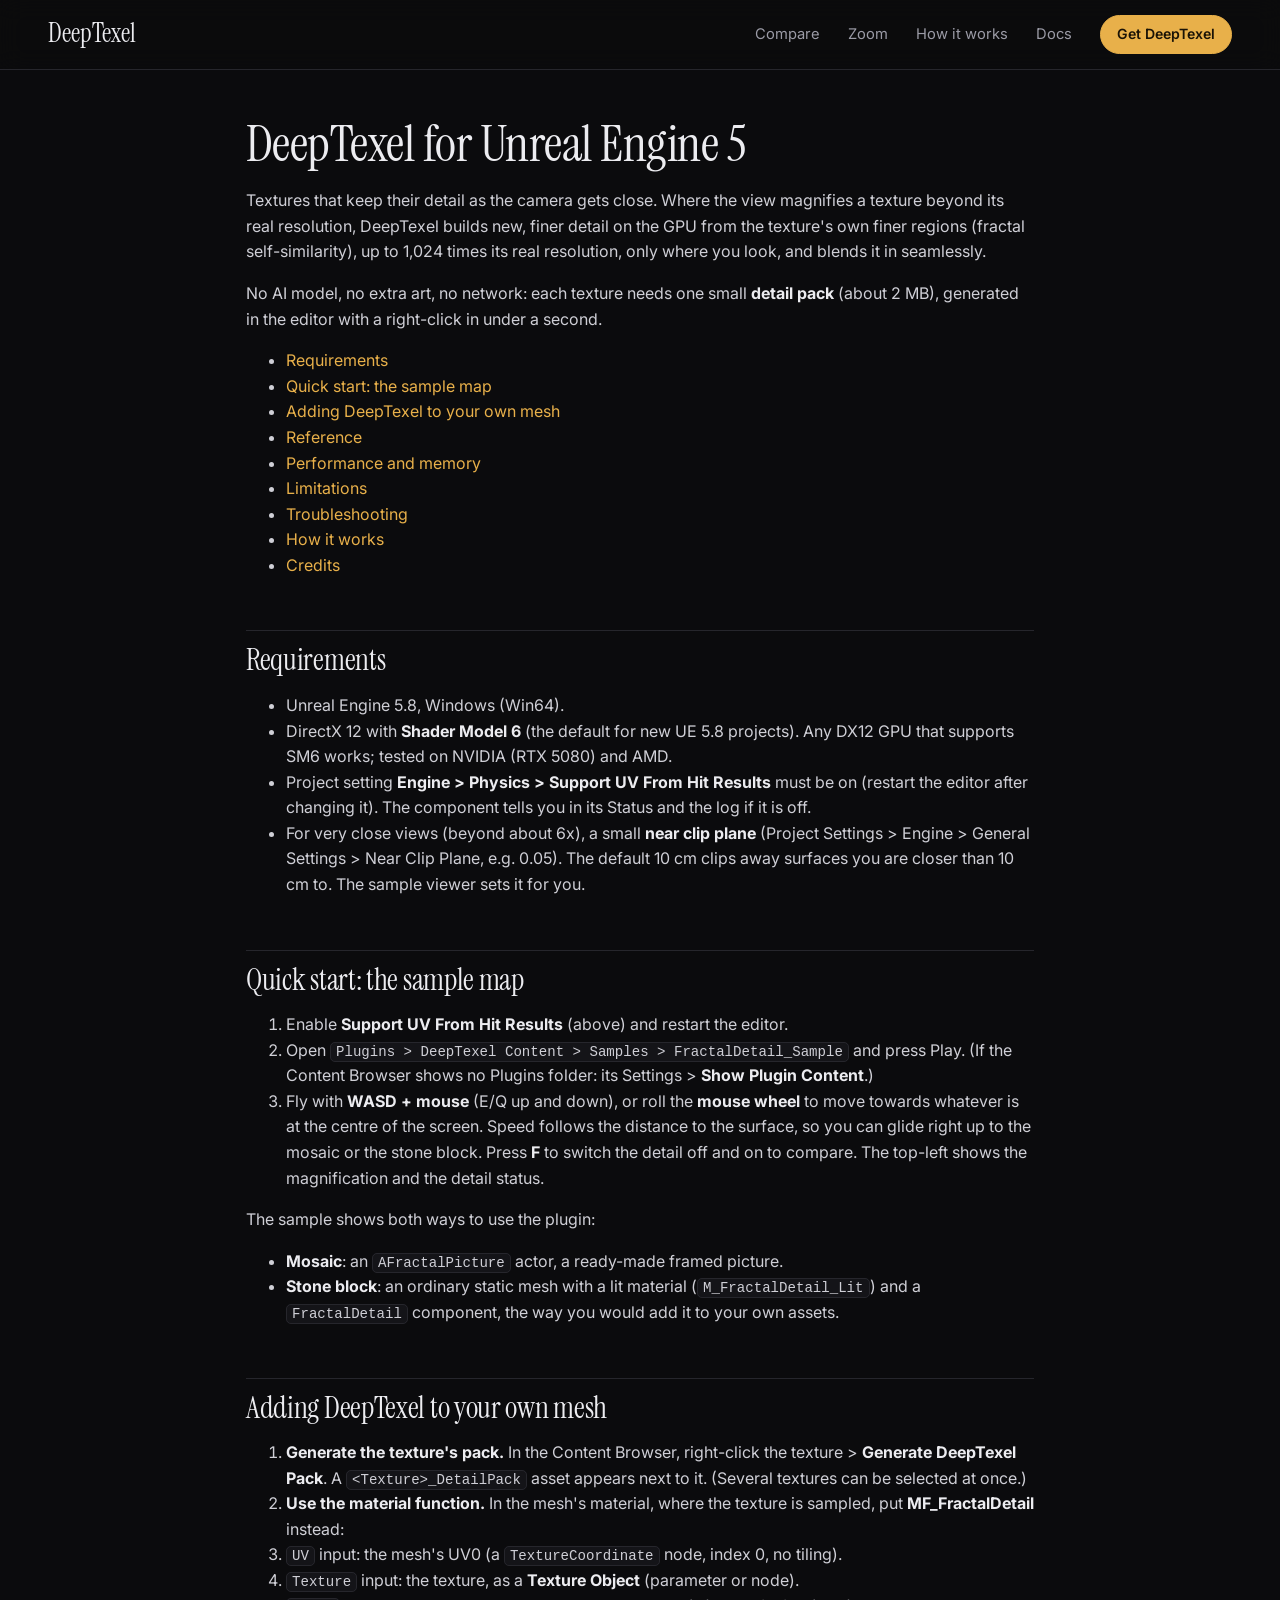
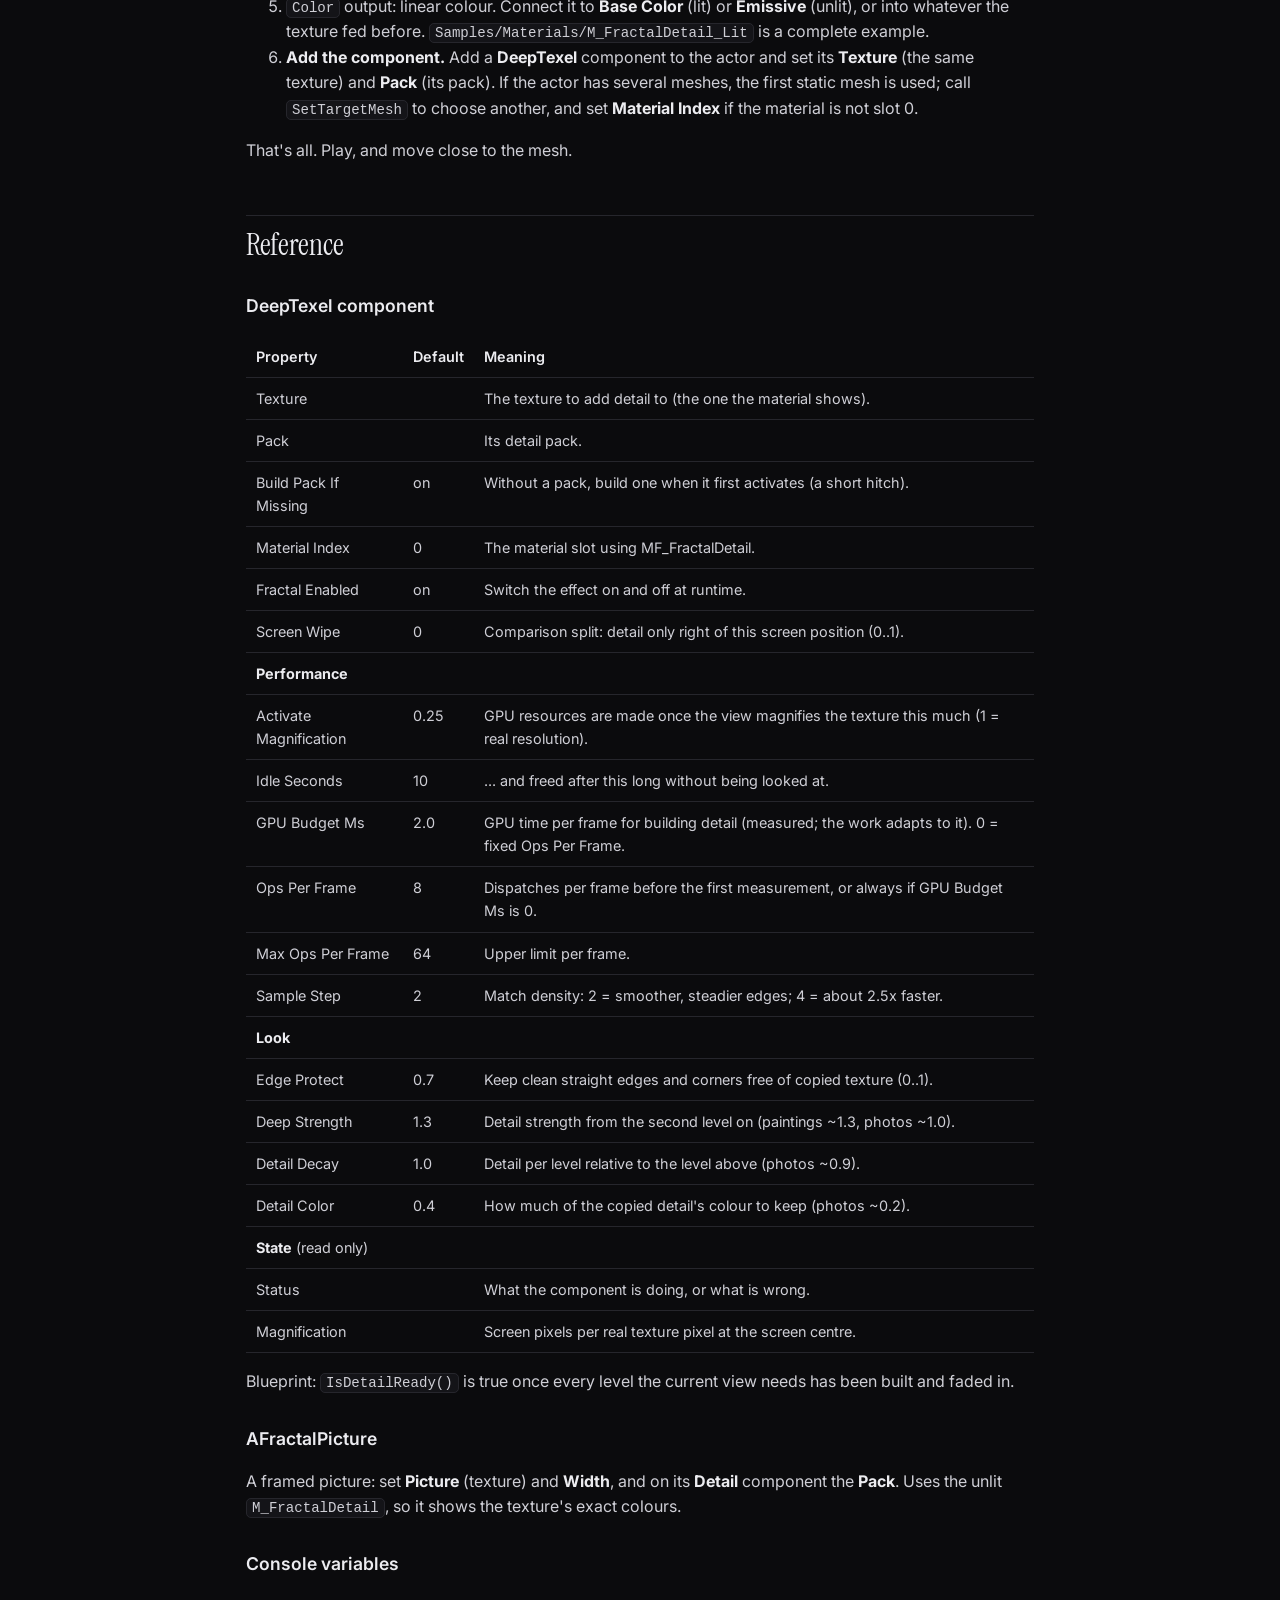
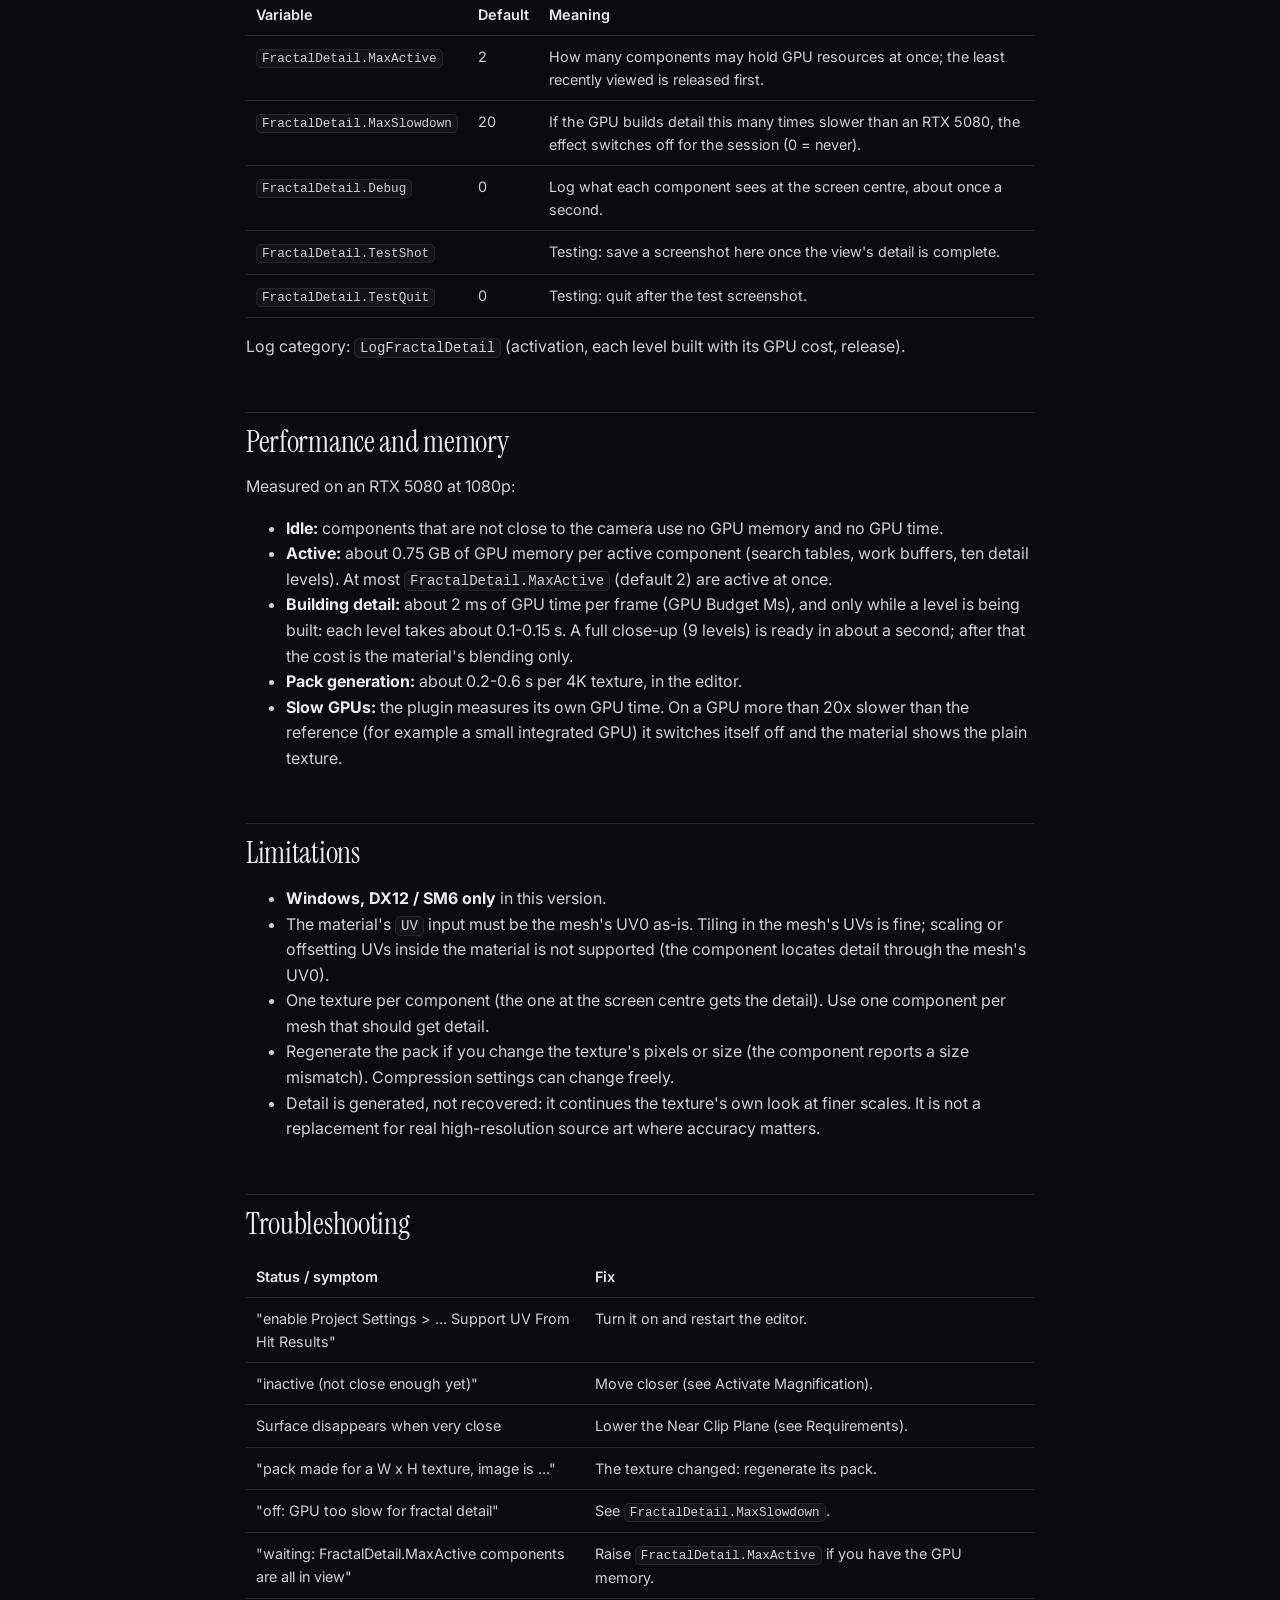
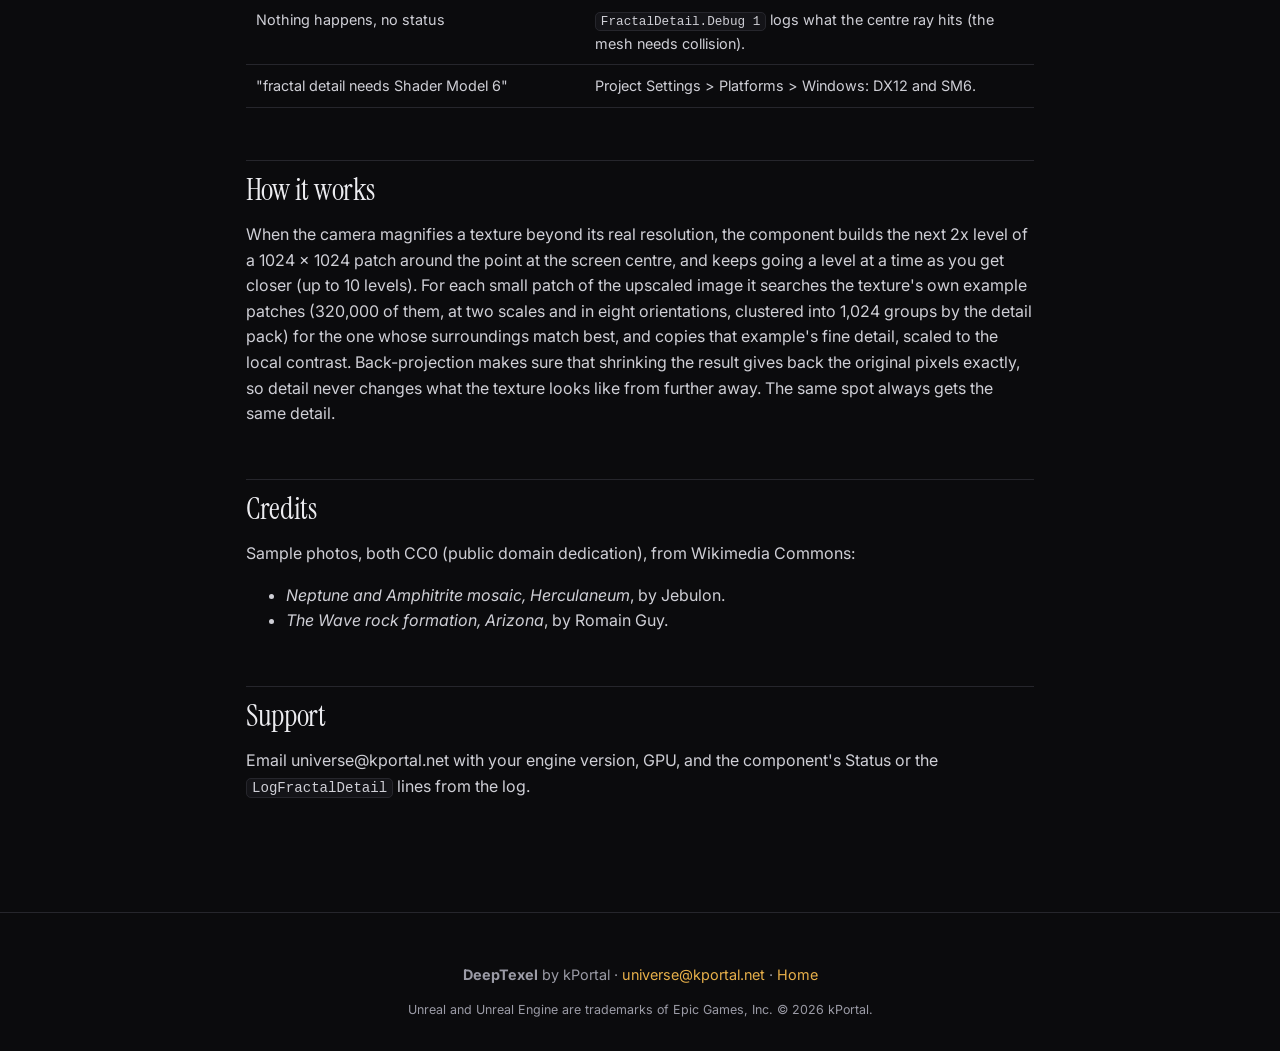
==== docs.html @ dec58cd6 "DeepTexel showcase site" ====
<!doctype html>
<html lang="en">
<head>
<meta charset="utf-8">
<meta name="viewport" content="width=device-width, initial-scale=1">
<title>DeepTexel documentation</title>
<meta name="description" content="How to install and use DeepTexel, close-up texture super-resolution for Unreal Engine 5.">
<meta name="theme-color" content="#0b0b0d">
<link rel="icon" href="/media/icon128.png">
<link rel="preconnect" href="https://fonts.googleapis.com">
<link rel="preconnect" href="https://fonts.gstatic.com" crossorigin>
<link href="https://fonts.googleapis.com/css2?family=Instrument+Serif:ital@0;1&family=Inter:wght@400;500;600&display=swap" rel="stylesheet">
<link rel="stylesheet" href="/style.css">
</head>
<body>
<header class="nav">
  <a class="brand" href="/">DeepTexel</a>
  <nav>
    <a href="/#compare">Compare</a>
    <a href="/#zoom">Zoom</a>
    <a href="/#how">How it works</a>
    <a href="/docs">Docs</a>
    <a class="btn btn-small" href="/#get">Get DeepTexel</a>
  </nav>
</header>
<main class="doc">
<h1 id="deeptexel-for-unreal-engine-5">DeepTexel for Unreal Engine 5</h1>
<p>Textures that keep their detail as the camera gets close. Where the view magnifies a
texture beyond its real resolution, DeepTexel builds new, finer detail on the GPU from
the texture's own finer regions (fractal self-similarity), up to 1,024 times its real
resolution, only where you look, and blends it in seamlessly.</p>
<p>No AI model, no extra art, no network: each texture needs one small <strong>detail pack</strong> (about
2 MB), generated in the editor with a right-click in under a second.</p>
<ul>
<li><a href="#requirements">Requirements</a></li>
<li><a href="#quick-start-the-sample-map">Quick start: the sample map</a></li>
<li><a href="#adding-deeptexel-to-your-own-mesh">Adding DeepTexel to your own mesh</a></li>
<li><a href="#reference">Reference</a></li>
<li><a href="#performance-and-memory">Performance and memory</a></li>
<li><a href="#limitations">Limitations</a></li>
<li><a href="#troubleshooting">Troubleshooting</a></li>
<li><a href="#how-it-works">How it works</a></li>
<li><a href="#credits">Credits</a></li>
</ul>
<h2 id="requirements">Requirements</h2>
<ul>
<li>Unreal Engine 5.8, Windows (Win64).</li>
<li>DirectX 12 with <strong>Shader Model 6</strong> (the default for new UE 5.8 projects). Any DX12 GPU
  that supports SM6 works; tested on NVIDIA (RTX 5080) and AMD.</li>
<li>Project setting <strong>Engine &gt; Physics &gt; Support UV From Hit Results</strong> must be on (restart the
  editor after changing it). The component tells you in its Status and the log if it is off.</li>
<li>For very close views (beyond about 6x), a small <strong>near clip plane</strong>
  (Project Settings &gt; Engine &gt; General Settings &gt; Near Clip Plane, e.g. 0.05). The default
  10 cm clips away surfaces you are closer than 10 cm to. The sample viewer sets it for you.</li>
</ul>
<h2 id="quick-start-the-sample-map">Quick start: the sample map</h2>
<ol>
<li>Enable <strong>Support UV From Hit Results</strong> (above) and restart the editor.</li>
<li>Open <code>Plugins &gt; DeepTexel Content &gt; Samples &gt; FractalDetail_Sample</code> and press Play.
   (If the Content Browser shows no Plugins folder: its Settings &gt; <strong>Show Plugin Content</strong>.)</li>
<li>Fly with <strong>WASD + mouse</strong> (E/Q up and down), or roll the <strong>mouse wheel</strong> to move towards
   whatever is at the centre of the screen. Speed follows the distance to the surface, so you
   can glide right up to the mosaic or the stone block. Press <strong>F</strong> to switch the detail off
   and on to compare. The top-left shows the magnification and the detail status.</li>
</ol>
<p>The sample shows both ways to use the plugin:</p>
<ul>
<li><strong>Mosaic</strong>: an <code>AFractalPicture</code> actor, a ready-made framed picture.</li>
<li><strong>Stone block</strong>: an ordinary static mesh with a lit material (<code>M_FractalDetail_Lit</code>)
  and a <code>FractalDetail</code> component, the way you would add it to your own assets.</li>
</ul>
<h2 id="adding-deeptexel-to-your-own-mesh">Adding DeepTexel to your own mesh</h2>
<ol>
<li><strong>Generate the texture's pack.</strong> In the Content Browser, right-click the texture &gt;
   <strong>Generate DeepTexel Pack</strong>. A <code>&lt;Texture&gt;_DetailPack</code> asset appears next to it.
   (Several textures can be selected at once.)</li>
<li><strong>Use the material function.</strong> In the mesh's material, where the texture is sampled, put
   <strong>MF_FractalDetail</strong> instead:</li>
<li><code>UV</code> input: the mesh's UV0 (a <code>TextureCoordinate</code> node, index 0, no tiling).</li>
<li><code>Texture</code> input: the texture, as a <strong>Texture Object</strong> (parameter or node).</li>
<li><code>Color</code> output: linear colour. Connect it to <strong>Base Color</strong> (lit) or <strong>Emissive</strong> (unlit),
     or into whatever the texture fed before.
   <code>Samples/Materials/M_FractalDetail_Lit</code> is a complete example.</li>
<li><strong>Add the component.</strong> Add a <strong>DeepTexel</strong> component to the actor and set its
   <strong>Texture</strong> (the same texture) and <strong>Pack</strong> (its pack). If the actor has several meshes,
   the first static mesh is used; call <code>SetTargetMesh</code> to choose another, and set
   <strong>Material Index</strong> if the material is not slot 0.</li>
</ol>
<p>That's all. Play, and move close to the mesh.</p>
<h2 id="reference">Reference</h2>
<h3 id="deeptexel-component">DeepTexel component</h3>
<div class="table"><table>
<thead>
<tr>
<th>Property</th>
<th>Default</th>
<th>Meaning</th>
</tr>
</thead>
<tbody>
<tr>
<td>Texture</td>
<td></td>
<td>The texture to add detail to (the one the material shows).</td>
</tr>
<tr>
<td>Pack</td>
<td></td>
<td>Its detail pack.</td>
</tr>
<tr>
<td>Build Pack If Missing</td>
<td>on</td>
<td>Without a pack, build one when it first activates (a short hitch).</td>
</tr>
<tr>
<td>Material Index</td>
<td>0</td>
<td>The material slot using MF_FractalDetail.</td>
</tr>
<tr>
<td>Fractal Enabled</td>
<td>on</td>
<td>Switch the effect on and off at runtime.</td>
</tr>
<tr>
<td>Screen Wipe</td>
<td>0</td>
<td>Comparison split: detail only right of this screen position (0..1).</td>
</tr>
<tr>
<td><strong>Performance</strong></td>
<td></td>
<td></td>
</tr>
<tr>
<td>Activate Magnification</td>
<td>0.25</td>
<td>GPU resources are made once the view magnifies the texture this much (1 = real resolution).</td>
</tr>
<tr>
<td>Idle Seconds</td>
<td>10</td>
<td>... and freed after this long without being looked at.</td>
</tr>
<tr>
<td>GPU Budget Ms</td>
<td>2.0</td>
<td>GPU time per frame for building detail (measured; the work adapts to it). 0 = fixed Ops Per Frame.</td>
</tr>
<tr>
<td>Ops Per Frame</td>
<td>8</td>
<td>Dispatches per frame before the first measurement, or always if GPU Budget Ms is 0.</td>
</tr>
<tr>
<td>Max Ops Per Frame</td>
<td>64</td>
<td>Upper limit per frame.</td>
</tr>
<tr>
<td>Sample Step</td>
<td>2</td>
<td>Match density: 2 = smoother, steadier edges; 4 = about 2.5x faster.</td>
</tr>
<tr>
<td><strong>Look</strong></td>
<td></td>
<td></td>
</tr>
<tr>
<td>Edge Protect</td>
<td>0.7</td>
<td>Keep clean straight edges and corners free of copied texture (0..1).</td>
</tr>
<tr>
<td>Deep Strength</td>
<td>1.3</td>
<td>Detail strength from the second level on (paintings ~1.3, photos ~1.0).</td>
</tr>
<tr>
<td>Detail Decay</td>
<td>1.0</td>
<td>Detail per level relative to the level above (photos ~0.9).</td>
</tr>
<tr>
<td>Detail Color</td>
<td>0.4</td>
<td>How much of the copied detail's colour to keep (photos ~0.2).</td>
</tr>
<tr>
<td><strong>State</strong> (read only)</td>
<td></td>
<td></td>
</tr>
<tr>
<td>Status</td>
<td></td>
<td>What the component is doing, or what is wrong.</td>
</tr>
<tr>
<td>Magnification</td>
<td></td>
<td>Screen pixels per real texture pixel at the screen centre.</td>
</tr>
</tbody>
</table></div>
<p>Blueprint: <code>IsDetailReady()</code> is true once every level the current view needs has been built
and faded in.</p>
<h3 id="afractalpicture">AFractalPicture</h3>
<p>A framed picture: set <strong>Picture</strong> (texture) and <strong>Width</strong>, and on its <strong>Detail</strong> component the
<strong>Pack</strong>. Uses the unlit <code>M_FractalDetail</code>, so it shows the texture's exact colours.</p>
<h3 id="console-variables">Console variables</h3>
<div class="table"><table>
<thead>
<tr>
<th>Variable</th>
<th>Default</th>
<th>Meaning</th>
</tr>
</thead>
<tbody>
<tr>
<td><code>FractalDetail.MaxActive</code></td>
<td>2</td>
<td>How many components may hold GPU resources at once; the least recently viewed is released first.</td>
</tr>
<tr>
<td><code>FractalDetail.MaxSlowdown</code></td>
<td>20</td>
<td>If the GPU builds detail this many times slower than an RTX 5080, the effect switches off for the session (0 = never).</td>
</tr>
<tr>
<td><code>FractalDetail.Debug</code></td>
<td>0</td>
<td>Log what each component sees at the screen centre, about once a second.</td>
</tr>
<tr>
<td><code>FractalDetail.TestShot</code></td>
<td></td>
<td>Testing: save a screenshot here once the view's detail is complete.</td>
</tr>
<tr>
<td><code>FractalDetail.TestQuit</code></td>
<td>0</td>
<td>Testing: quit after the test screenshot.</td>
</tr>
</tbody>
</table></div>
<p>Log category: <code>LogFractalDetail</code> (activation, each level built with its GPU cost, release).</p>
<h2 id="performance-and-memory">Performance and memory</h2>
<p>Measured on an RTX 5080 at 1080p:</p>
<ul>
<li><strong>Idle:</strong> components that are not close to the camera use no GPU memory and no GPU time.</li>
<li><strong>Active:</strong> about 0.75 GB of GPU memory per active component (search tables, work buffers,
  ten detail levels). At most <code>FractalDetail.MaxActive</code> (default 2) are active at once.</li>
<li><strong>Building detail:</strong> about 2 ms of GPU time per frame (GPU Budget Ms), and only while a
  level is being built: each level takes about 0.1-0.15 s. A full close-up (9 levels) is ready
  in about a second; after that the cost is the material's blending only.</li>
<li><strong>Pack generation:</strong> about 0.2-0.6 s per 4K texture, in the editor.</li>
<li><strong>Slow GPUs:</strong> the plugin measures its own GPU time. On a GPU more than 20x slower than the
  reference (for example a small integrated GPU) it switches itself off and the material shows
  the plain texture.</li>
</ul>
<h2 id="limitations">Limitations</h2>
<ul>
<li><strong>Windows, DX12 / SM6 only</strong> in this version.</li>
<li>The material's <code>UV</code> input must be the mesh's UV0 as-is. Tiling in the mesh's UVs is fine;
  scaling or offsetting UVs inside the material is not supported (the component locates detail
  through the mesh's UV0).</li>
<li>One texture per component (the one at the screen centre gets the detail). Use one component
  per mesh that should get detail.</li>
<li>Regenerate the pack if you change the texture's pixels or size (the component reports a size
  mismatch). Compression settings can change freely.</li>
<li>Detail is generated, not recovered: it continues the texture's own look at finer scales. It
  is not a replacement for real high-resolution source art where accuracy matters.</li>
</ul>
<h2 id="troubleshooting">Troubleshooting</h2>
<div class="table"><table>
<thead>
<tr>
<th>Status / symptom</th>
<th>Fix</th>
</tr>
</thead>
<tbody>
<tr>
<td>"enable Project Settings &gt; ... Support UV From Hit Results"</td>
<td>Turn it on and restart the editor.</td>
</tr>
<tr>
<td>"inactive (not close enough yet)"</td>
<td>Move closer (see Activate Magnification).</td>
</tr>
<tr>
<td>Surface disappears when very close</td>
<td>Lower the Near Clip Plane (see Requirements).</td>
</tr>
<tr>
<td>"pack made for a W x H texture, image is ..."</td>
<td>The texture changed: regenerate its pack.</td>
</tr>
<tr>
<td>"off: GPU too slow for fractal detail"</td>
<td>See <code>FractalDetail.MaxSlowdown</code>.</td>
</tr>
<tr>
<td>"waiting: FractalDetail.MaxActive components are all in view"</td>
<td>Raise <code>FractalDetail.MaxActive</code> if you have the GPU memory.</td>
</tr>
<tr>
<td>Nothing happens, no status</td>
<td><code>FractalDetail.Debug 1</code> logs what the centre ray hits (the mesh needs collision).</td>
</tr>
<tr>
<td>"fractal detail needs Shader Model 6"</td>
<td>Project Settings &gt; Platforms &gt; Windows: DX12 and SM6.</td>
</tr>
</tbody>
</table></div>
<h2 id="how-it-works">How it works</h2>
<p>When the camera magnifies a texture beyond its real resolution, the component builds the
next 2x level of a 1024 x 1024 patch around the point at the screen centre, and keeps going a
level at a time as you get closer (up to 10 levels). For each small patch of the upscaled
image it searches the texture's own example patches (320,000 of them, at two scales and in
eight orientations, clustered into 1,024 groups by the detail pack) for the one whose
surroundings match best, and copies that example's fine detail, scaled to the local
contrast. Back-projection makes sure that shrinking the result gives back the original
pixels exactly, so detail never changes what the texture looks like from further away. The
same spot always gets the same detail.</p>
<h2 id="credits">Credits</h2>
<p>Sample photos, both CC0 (public domain dedication), from Wikimedia Commons:</p>
<ul>
<li><em>Neptune and Amphitrite mosaic, Herculaneum</em>, by Jebulon.</li>
<li><em>The Wave rock formation, Arizona</em>, by Romain Guy.</li>
</ul>
<h2 id="support">Support</h2>
<p>Email universe@kportal.net with your engine version, GPU, and the component's Status or the
<code>LogFractalDetail</code> lines from the log.</p>
</main>
<footer>
  <p><strong>DeepTexel</strong> by kPortal &middot; <a href="mailto:universe@kportal.net">universe@kportal.net</a> &middot; <a href="/">Home</a></p>
  <p class="fine">Unreal and Unreal Engine are trademarks of Epic Games, Inc. &copy; 2026 kPortal.</p>
</footer>
</body>
</html>
---- style.css ----
:root {
  --bg: #0b0b0d;
  --surface: #141418;
  --line: #26262c;
  --text: #ececf0;
  --muted: #9b9ba6;
  --accent: #e8b04a;
  --accent-ink: #1a1306;
  --radius: 14px;
  --serif: "Instrument Serif", Georgia, serif;
  --sans: Inter, system-ui, -apple-system, "Segoe UI", sans-serif;
  color-scheme: dark;
}
* { box-sizing: border-box; }
html { scroll-behavior: smooth; }
body { margin: 0; background: var(--bg); color: var(--text); font: 16px/1.6 var(--sans); -webkit-font-smoothing: antialiased; }
img, video { display: block; max-width: 100%; height: auto; }
a { color: var(--accent); text-decoration: none; }
a:hover { text-decoration: underline; }
h1, h2 { font-family: var(--serif); font-weight: 400; letter-spacing: -0.01em; margin: 0; }
h1 { font-size: clamp(2.6rem, 6vw, 4.6rem); line-height: 1.02; }
h1 em { color: var(--accent); }
h2 { font-size: clamp(2rem, 4.2vw, 3.1rem); line-height: 1.1; }
h3 { font-size: 1.05rem; font-weight: 600; margin: 0 0 6px; }
.eyebrow { text-transform: uppercase; letter-spacing: 0.14em; font-size: 0.75rem; font-weight: 600; color: var(--accent); margin: 0 0 14px; }

/* Nav */
.nav { position: sticky; top: 0; z-index: 10; display: flex; align-items: center; justify-content: space-between; gap: 16px;
  padding: 14px clamp(16px, 4vw, 48px); background: rgba(11, 11, 13, 0.82); backdrop-filter: blur(12px); border-bottom: 1px solid var(--line); }
.brand { font-family: var(--serif); font-size: 1.6rem; color: var(--text); }
.brand:hover { text-decoration: none; }
.nav nav { display: flex; align-items: center; gap: clamp(12px, 2.4vw, 28px); font-size: 0.92rem; }
.nav nav a:not(.btn) { color: var(--muted); }
.nav nav a:not(.btn):hover { color: var(--text); text-decoration: none; }

/* Buttons */
.btn { display: inline-block; padding: 12px 22px; border-radius: 999px; background: var(--accent); color: var(--accent-ink); font-weight: 600; border: 1px solid var(--accent); }
.btn:hover { text-decoration: none; filter: brightness(1.08); }
.btn-ghost { background: transparent; color: var(--text); border-color: var(--line); }
.btn-ghost:hover { border-color: var(--muted); }
.btn-small { padding: 7px 16px; font-size: 0.88rem; }
.cta { display: flex; flex-wrap: wrap; gap: 12px; margin-top: 28px; }

/* Layout */
main > section { padding: clamp(56px, 9vw, 110px) clamp(16px, 4vw, 48px); max-width: 1280px; margin: 0 auto; }
.band { border-top: 1px solid var(--line); }
.section-head { max-width: 720px; margin-bottom: 36px; }
.section-head p:not(.eyebrow) { color: var(--muted); margin: 14px 0 0; }

/* Hero */
.hero { display: grid; grid-template-columns: minmax(0, 5fr) minmax(0, 7fr); gap: clamp(28px, 4vw, 56px); align-items: center; }
.lede { color: var(--muted); font-size: 1.12rem; max-width: 34em; margin: 22px 0 0; }
.lede strong { color: var(--text); }
.hero-video { margin: 0; }
.hero-video video { width: 100%; aspect-ratio: 16 / 9; object-fit: cover; border-radius: var(--radius); border: 1px solid var(--line); background: #000; }
figcaption, .credit { color: var(--muted); font-size: 0.82rem; margin-top: 10px; }

/* Compare */
.tabs { display: flex; flex-wrap: wrap; gap: 8px; margin-bottom: 16px; }
.tabs button { font: inherit; font-size: 0.9rem; color: var(--muted); background: var(--surface); border: 1px solid var(--line); border-radius: 999px; padding: 8px 16px; cursor: pointer; }
.tabs button[aria-selected="true"] { color: var(--accent-ink); background: var(--accent); border-color: var(--accent); }
.compare { position: relative; aspect-ratio: 16 / 9; border-radius: var(--radius); overflow: hidden; border: 1px solid var(--line); background: #000;
  user-select: none; touch-action: pan-y; cursor: ew-resize; }
.compare img { position: absolute; inset: 0; width: 100%; height: 100%; object-fit: cover; pointer-events: none; }
.cmp-off { clip-path: inset(0 calc(100% - var(--pos)) 0 0); }
.handle { position: absolute; top: 0; bottom: 0; left: var(--pos); width: 44px; margin-left: -22px; display: grid; place-items: center; outline: none; }
.handle::before { content: ""; position: absolute; top: 0; bottom: 0; left: 50%; width: 2px; margin-left: -1px; background: #fff; box-shadow: 0 0 8px rgba(0, 0, 0, 0.5); }
.handle span { position: relative; width: 40px; height: 40px; border-radius: 50%; background: #fff; box-shadow: 0 2px 10px rgba(0, 0, 0, 0.45); }
.handle span::before, .handle span::after { content: ""; position: absolute; top: 50%; border: 6px solid transparent; margin-top: -6px; }
.handle span::before { left: 7px; border-right-color: #222; }
.handle span::after { right: 7px; border-left-color: #222; }
.handle:focus-visible span { outline: 3px solid var(--accent); outline-offset: 2px; }
.tag { position: absolute; top: 14px; padding: 4px 10px; border-radius: 6px; background: rgba(0, 0, 0, 0.55); font-size: 0.78rem; font-weight: 600; letter-spacing: 0.06em; text-transform: uppercase; }
.tag-left { left: 14px; }
.tag-right { right: 14px; color: var(--accent); }
.mag { position: absolute; right: 14px; bottom: 14px; padding: 6px 12px; border-radius: 8px; background: rgba(0, 0, 0, 0.55); font-size: 0.82rem; color: #ddd; }
.mag b { color: var(--accent); font-size: 1.25rem; font-weight: 600; margin-right: 4px; }

/* Ladder */
.ladder { list-style: none; padding: 0; margin: 0; display: grid; grid-template-columns: repeat(4, minmax(0, 1fr)); gap: 14px; }
.ladder li { position: relative; }
.ladder img { border-radius: 10px; border: 1px solid var(--line); aspect-ratio: 16 / 9; object-fit: cover; width: 100%; }
.ladder span { position: absolute; left: 10px; bottom: 10px; font-family: var(--serif); font-size: 1.7rem; line-height: 1; color: var(--accent); text-shadow: 0 2px 8px rgba(0, 0, 0, 0.8); }

/* Trailer */
.yt { position: relative; aspect-ratio: 16 / 9; border-radius: var(--radius); overflow: hidden; border: 1px solid var(--line); background: #000; }
.yt iframe, .yt-play, .yt-play img { position: absolute; inset: 0; width: 100%; height: 100%; border: 0; }
.yt-play { padding: 0; cursor: pointer; background: none; }
.yt-play img { object-fit: cover; }
.play { position: absolute; left: 50%; top: 50%; width: 84px; height: 84px; margin: -42px 0 0 -42px; border-radius: 50%; background: var(--accent); box-shadow: 0 6px 30px rgba(0, 0, 0, 0.5); transition: transform 0.15s; }
.play::after { content: ""; position: absolute; left: 34px; top: 26px; border: 16px solid transparent; border-left: 24px solid var(--accent-ink); border-right: 0; }
.yt-play:hover .play { transform: scale(1.06); }

/* How / features */
.steps { display: grid; grid-template-columns: repeat(3, minmax(0, 1fr)); gap: 18px; }
.steps > div, .features > div { background: var(--surface); border: 1px solid var(--line); border-radius: var(--radius); padding: 26px; }
.steps p, .features p { color: var(--muted); margin: 0; font-size: 0.95rem; }
.num { display: inline-grid; place-items: center; width: 34px; height: 34px; border-radius: 50%; border: 1px solid var(--accent); color: var(--accent); font-weight: 600; margin-bottom: 16px; }
.features { display: grid; grid-template-columns: repeat(3, minmax(0, 1fr)); gap: 18px; }
.wide { margin: 36px 0 0; }
.wide img { width: 100%; border-radius: var(--radius); border: 1px solid var(--line); }

/* Get */
.get { display: flex; justify-content: center; }
.price-card { width: min(560px, 100%); text-align: center; background: var(--surface); border: 1px solid var(--line); border-radius: 20px; padding: clamp(28px, 5vw, 48px); }
.price { font-family: var(--serif); font-size: 4rem; line-height: 1; margin: 0; }
.soon { color: var(--accent); margin: 10px 0 22px; font-weight: 500; }
.specs { list-style: none; padding: 0; margin: 0; color: var(--muted); }
.specs li { padding: 8px 0; border-top: 1px solid var(--line); }
.price-card .cta { justify-content: center; }

/* Footer */
footer { border-top: 1px solid var(--line); padding: 36px clamp(16px, 4vw, 48px); text-align: center; color: var(--muted); font-size: 0.9rem; }
footer .fine { font-size: 0.78rem; max-width: 760px; margin: 10px auto 0; }

/* Docs page */
.doc { max-width: 820px; margin: 0 auto; padding: 48px 16px 96px; }
.doc h1 { font-size: clamp(2.2rem, 5vw, 3.2rem); margin-bottom: 18px; }
.doc h2 { font-size: 1.9rem; margin: 52px 0 14px; padding-top: 12px; border-top: 1px solid var(--line); }
.doc h3 { font-size: 1.1rem; margin: 30px 0 10px; }
.doc p, .doc li { color: #cfcfd6; }
.doc strong { color: var(--text); }
.doc code { font-size: 0.88em; background: var(--surface); border: 1px solid var(--line); border-radius: 5px; padding: 1px 5px; }
.doc .table { overflow-x: auto; margin: 16px 0; }
.doc table { border-collapse: collapse; width: 100%; font-size: 0.9rem; }
.doc th, .doc td { text-align: left; padding: 9px 10px; border-bottom: 1px solid var(--line); vertical-align: top; }
.doc th { color: var(--text); font-weight: 600; }
.doc td { color: #cfcfd6; }

/* Responsive */
@media (max-width: 900px) {
  .hero { grid-template-columns: 1fr; }
  .steps, .features { grid-template-columns: 1fr 1fr; }
  .ladder { grid-template-columns: 1fr 1fr; }
}
@media (max-width: 620px) {
  .nav nav a:not(.btn) { display: none; }
  .nav nav a[href="/docs"] { display: inline; }
  .steps, .features { grid-template-columns: 1fr; }
  .tag { font-size: 0.68rem; }
  .mag { font-size: 0.72rem; }
}
@media (prefers-reduced-motion: reduce) {
  html { scroll-behavior: auto; }
}
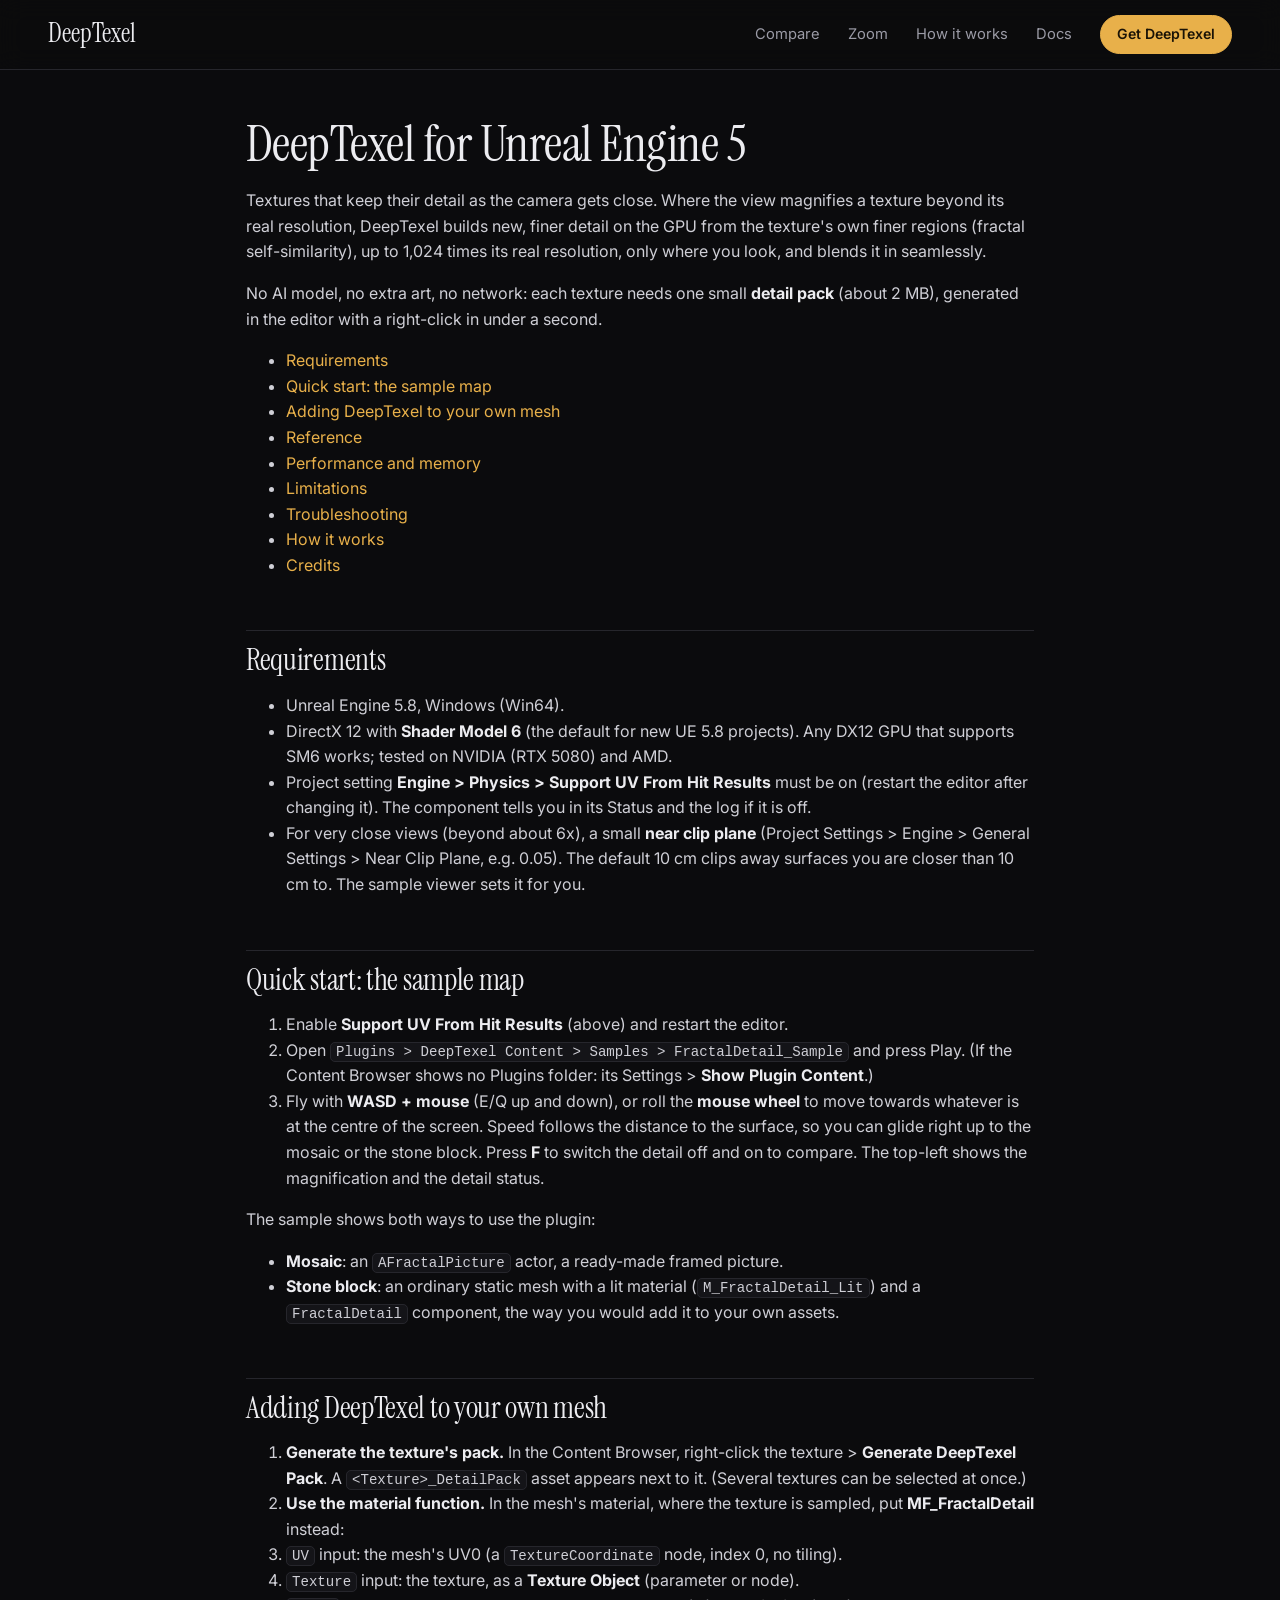
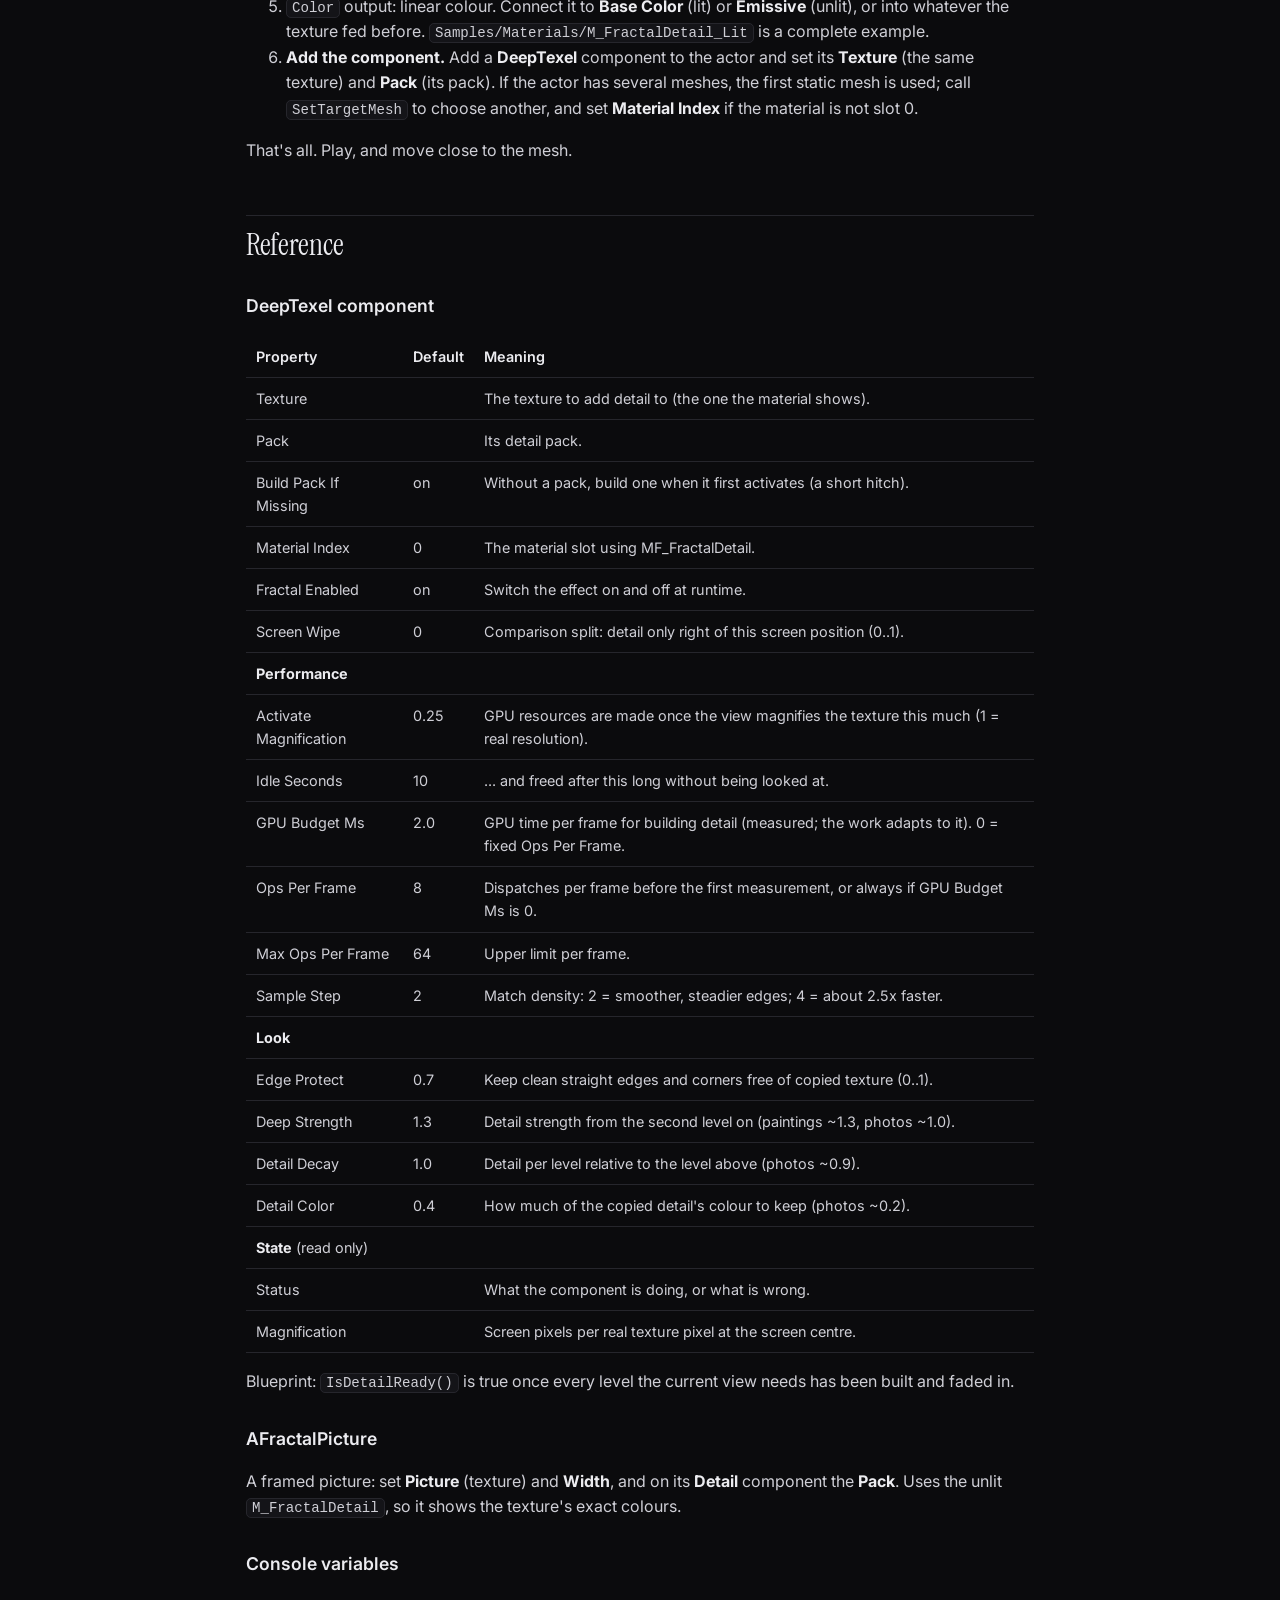
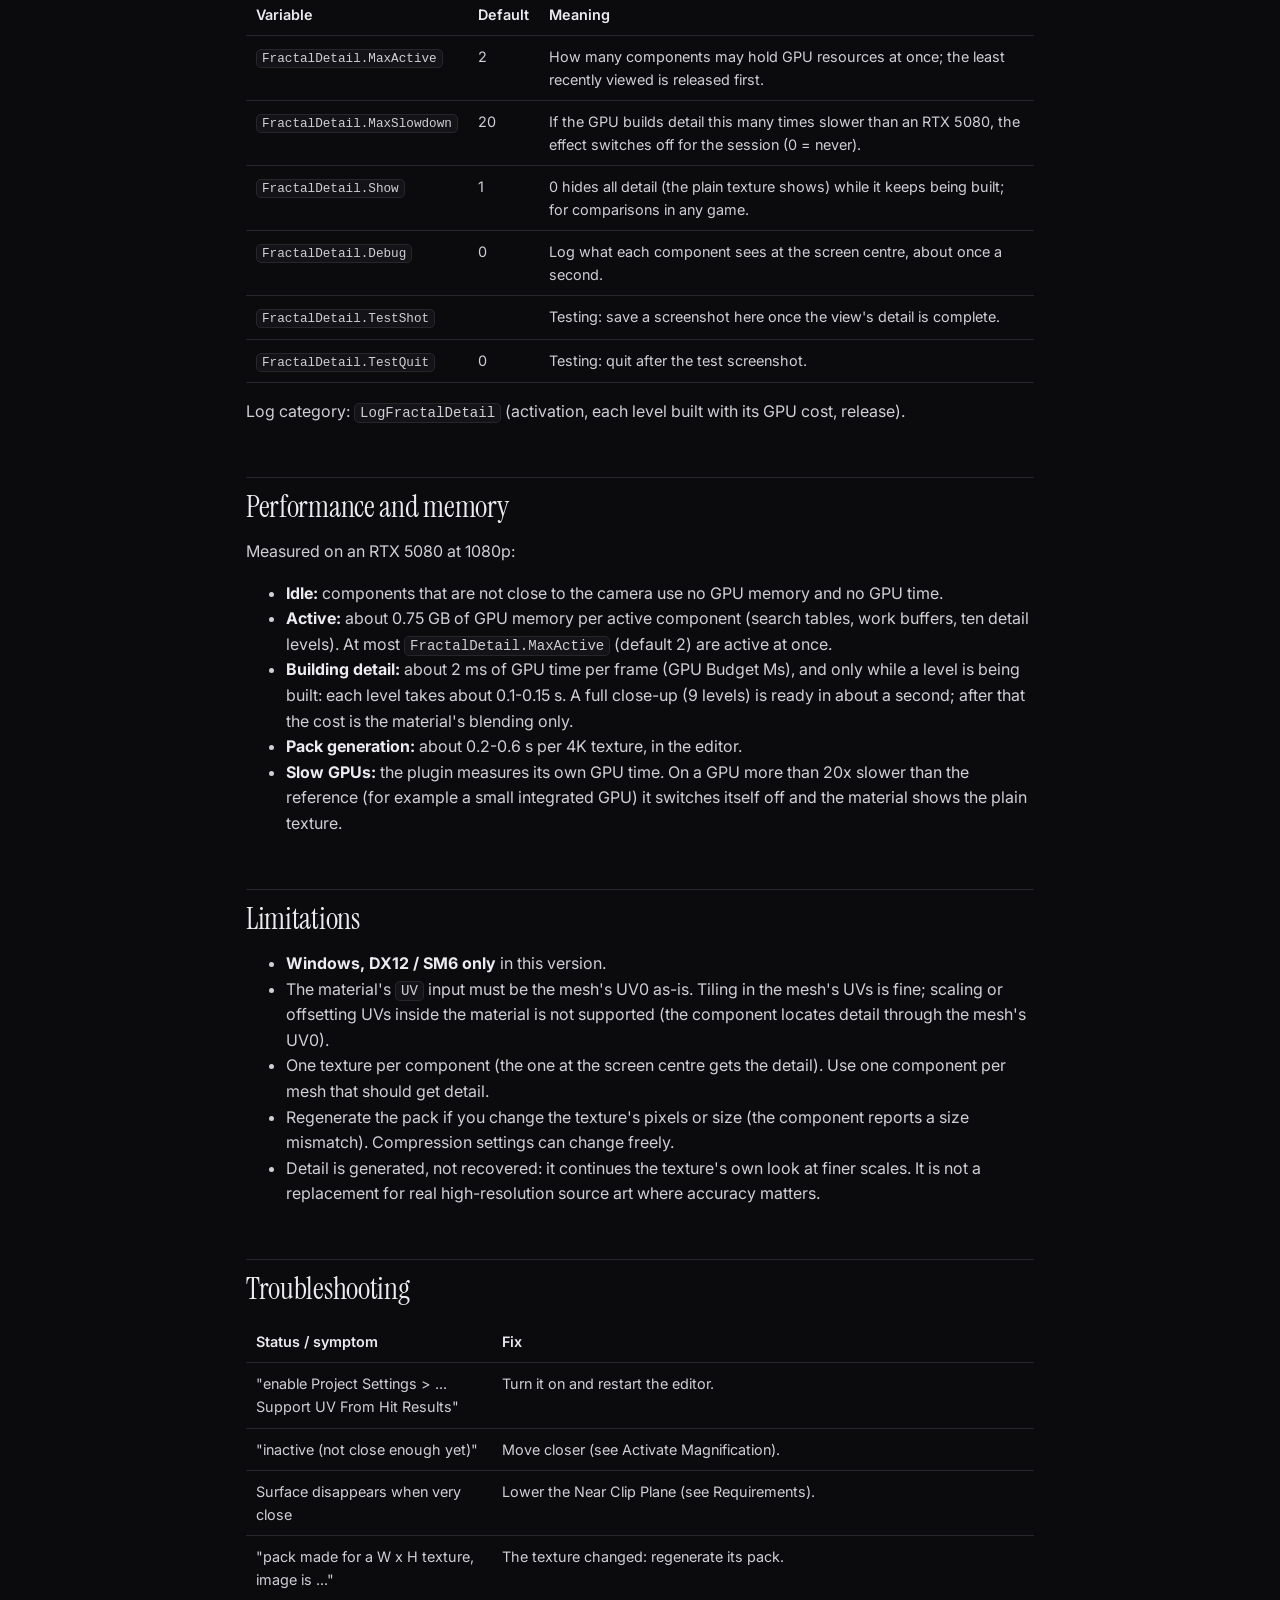
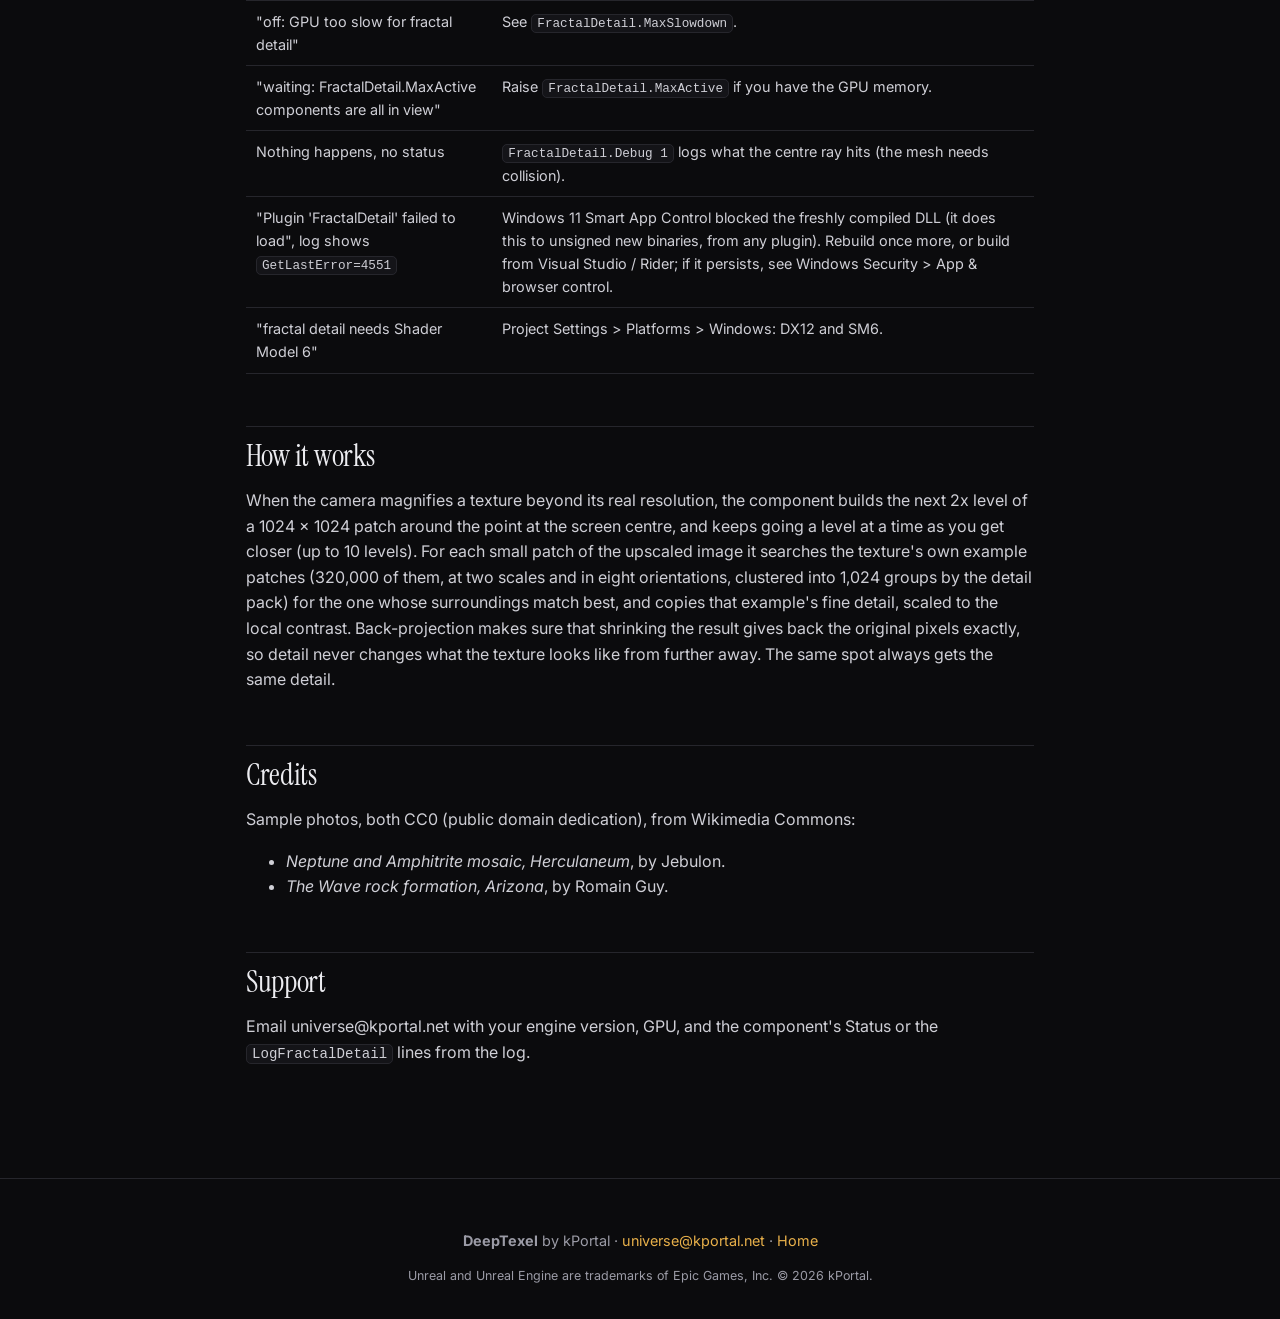
==== commit 7dbba959: "Docs: FractalDetail.Show, Smart App Control troubleshooting" ====
--- a/docs.html
+++ b/docs.html
@@ -231,6 +231,11 @@
 <td>If the GPU builds detail this many times slower than an RTX 5080, the effect switches off for the session (0 = never).</td>
 </tr>
 <tr>
+<td><code>FractalDetail.Show</code></td>
+<td>1</td>
+<td>0 hides all detail (the plain texture shows) while it keeps being built; for comparisons in any game.</td>
+</tr>
+<tr>
 <td><code>FractalDetail.Debug</code></td>
 <td>0</td>
 <td>Log what each component sees at the screen centre, about once a second.</td>
@@ -311,6 +316,10 @@
 <tr>
 <td>Nothing happens, no status</td>
 <td><code>FractalDetail.Debug 1</code> logs what the centre ray hits (the mesh needs collision).</td>
+</tr>
+<tr>
+<td>"Plugin 'FractalDetail' failed to load", log shows <code>GetLastError=4551</code></td>
+<td>Windows 11 Smart App Control blocked the freshly compiled DLL (it does this to unsigned new binaries, from any plugin). Rebuild once more, or build from Visual Studio / Rider; if it persists, see Windows Security &gt; App &amp; browser control.</td>
 </tr>
 <tr>
 <td>"fractal detail needs Shader Model 6"</td>
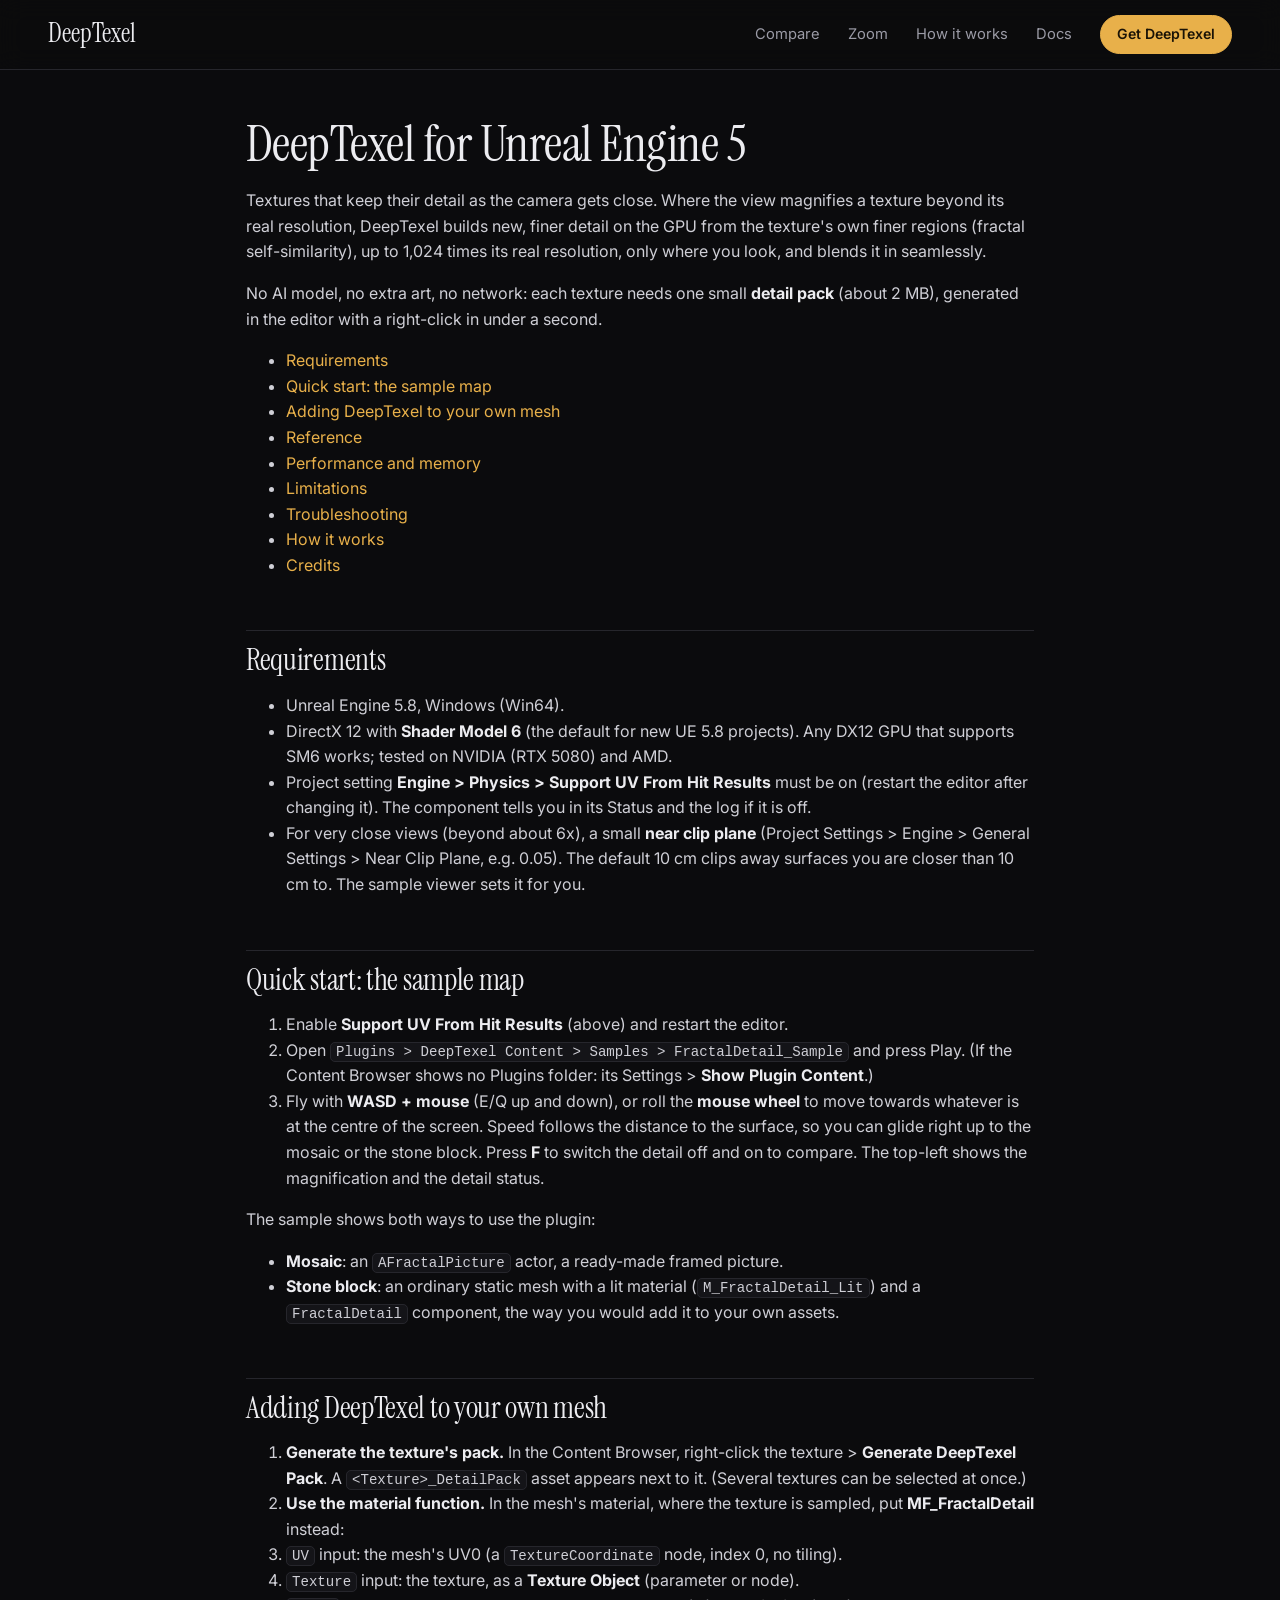
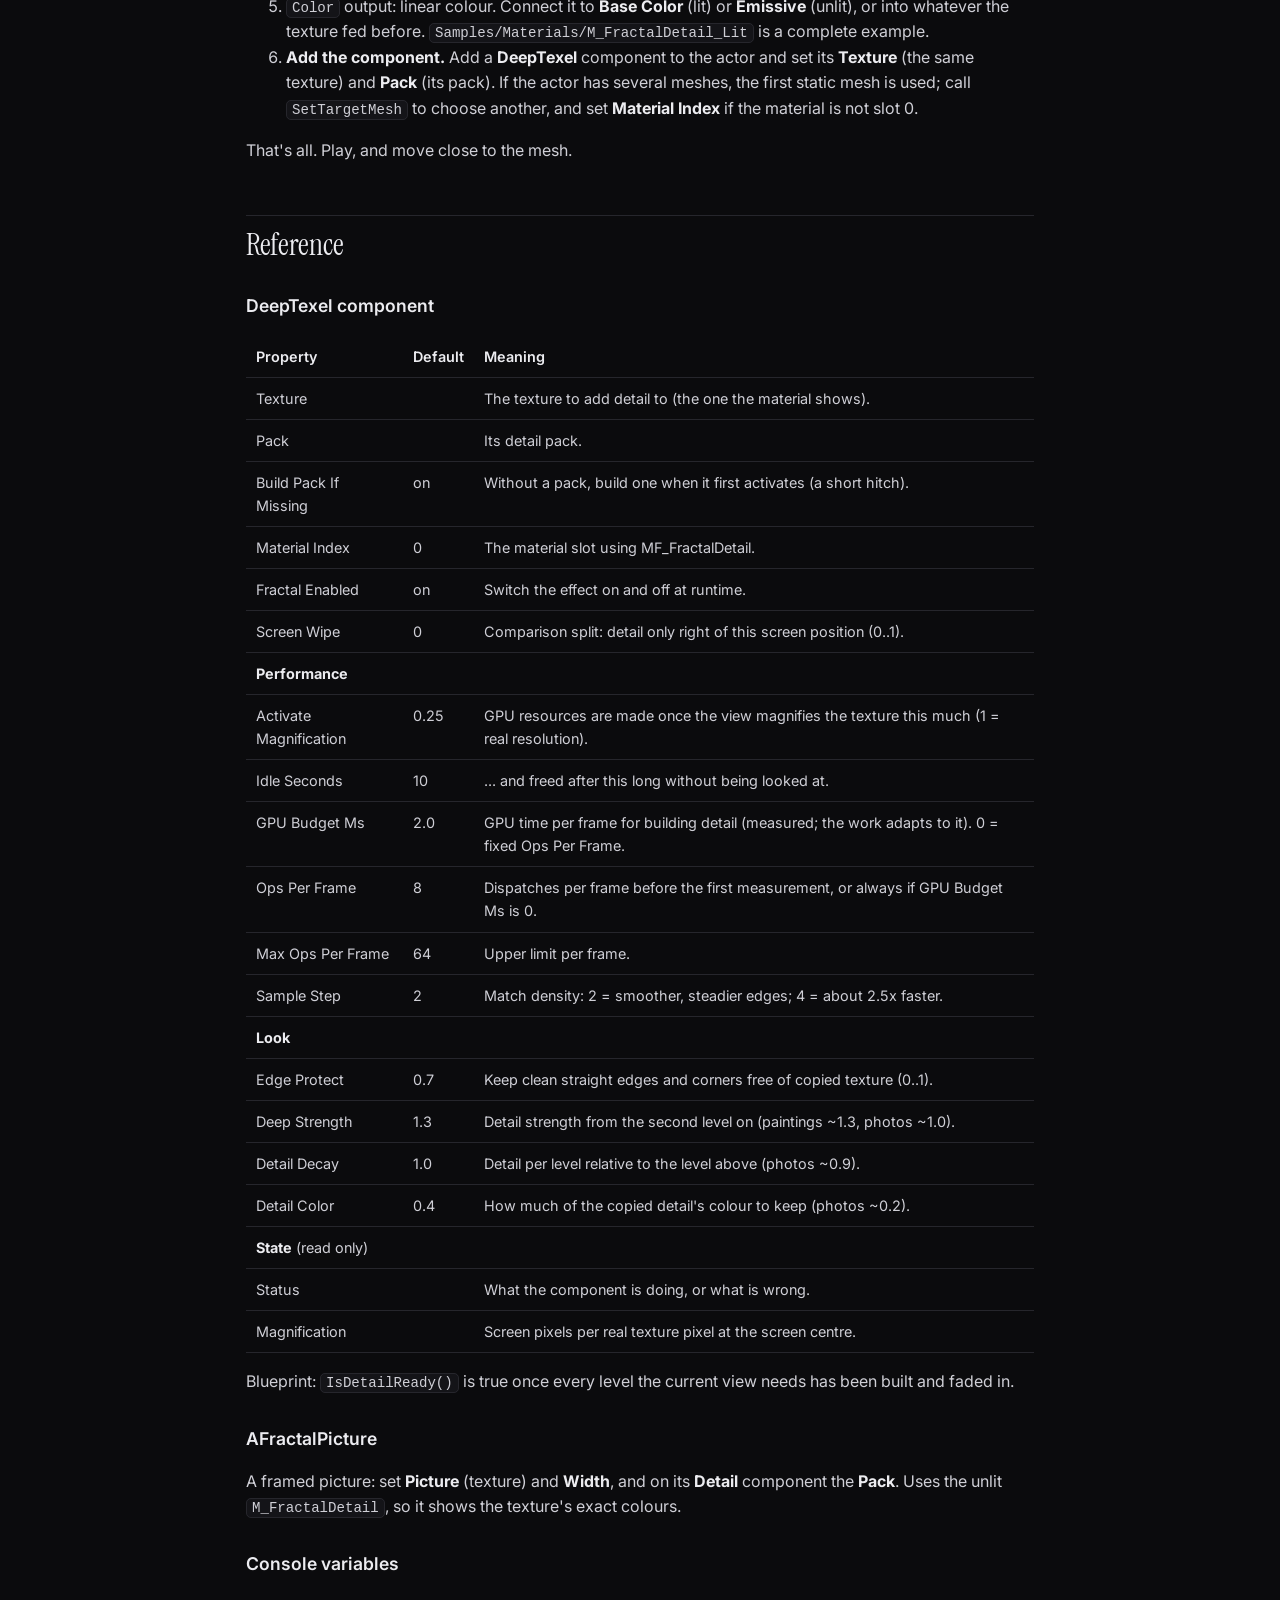
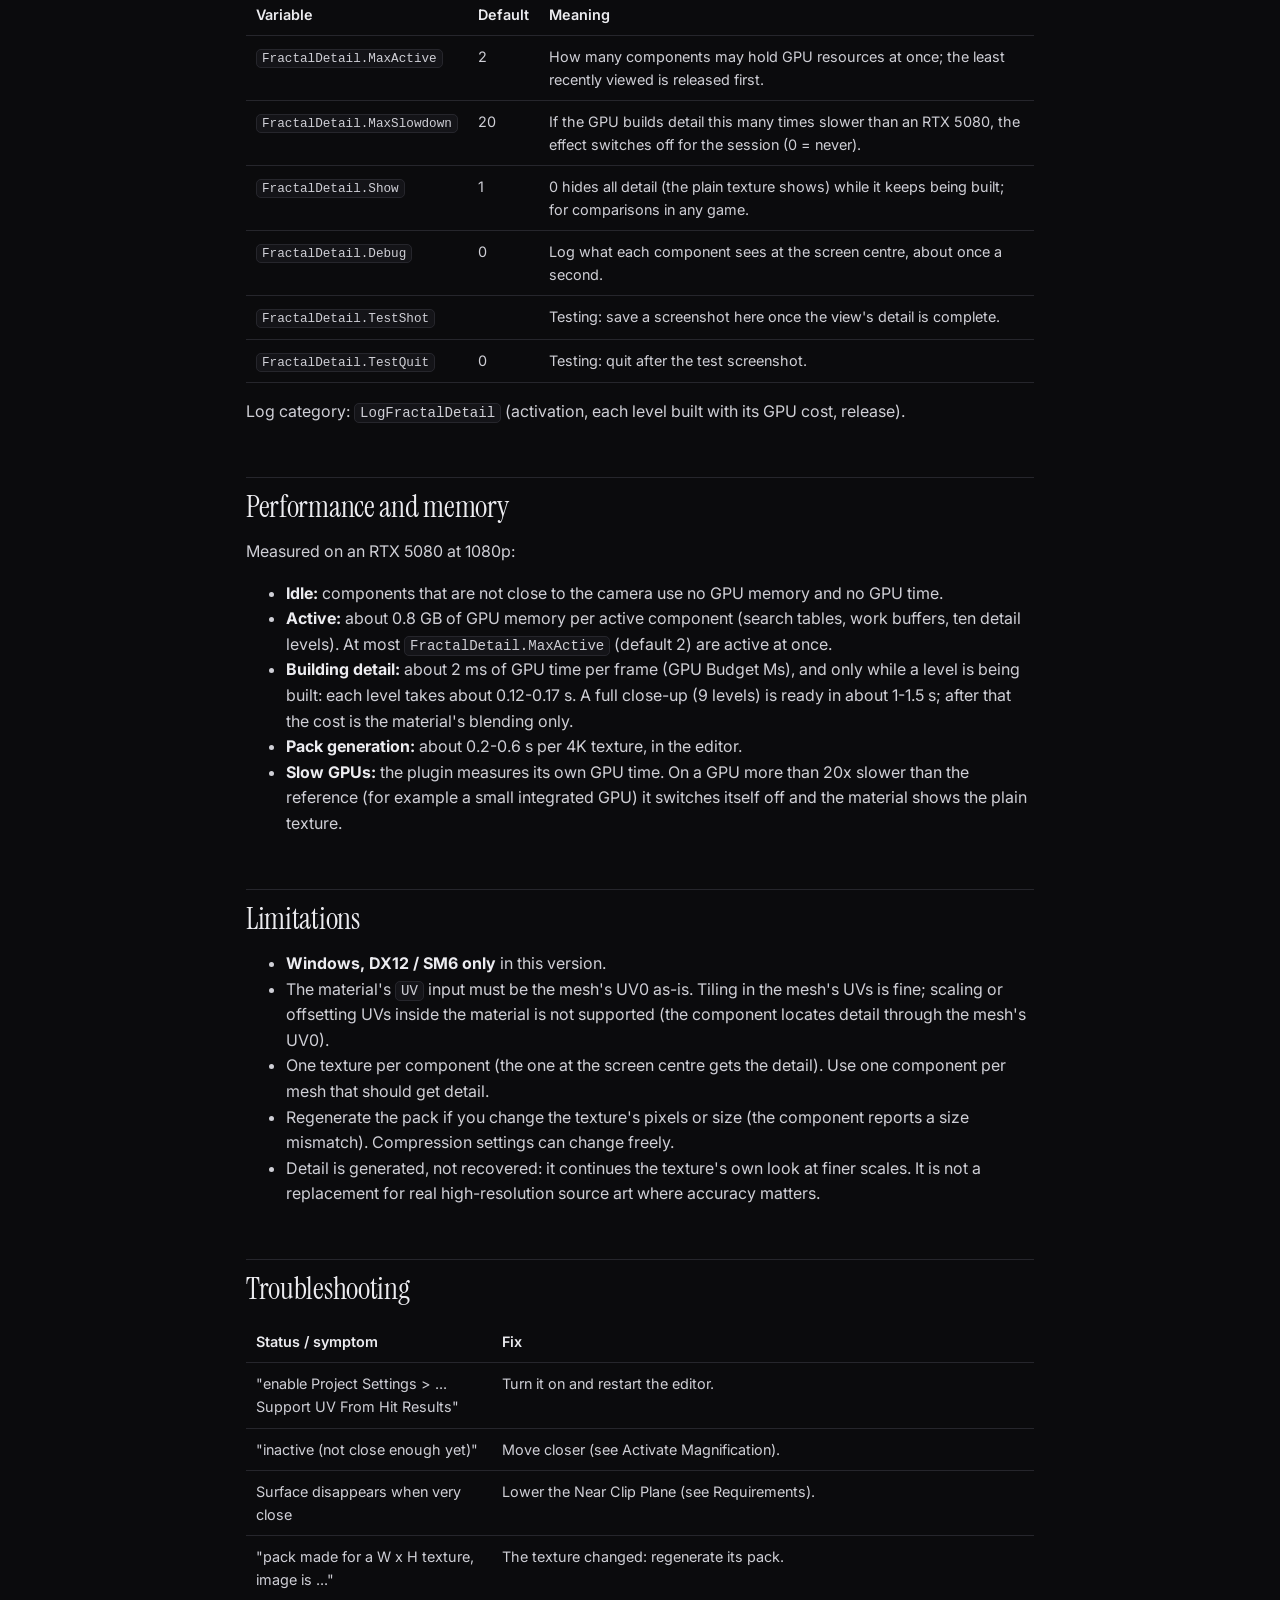
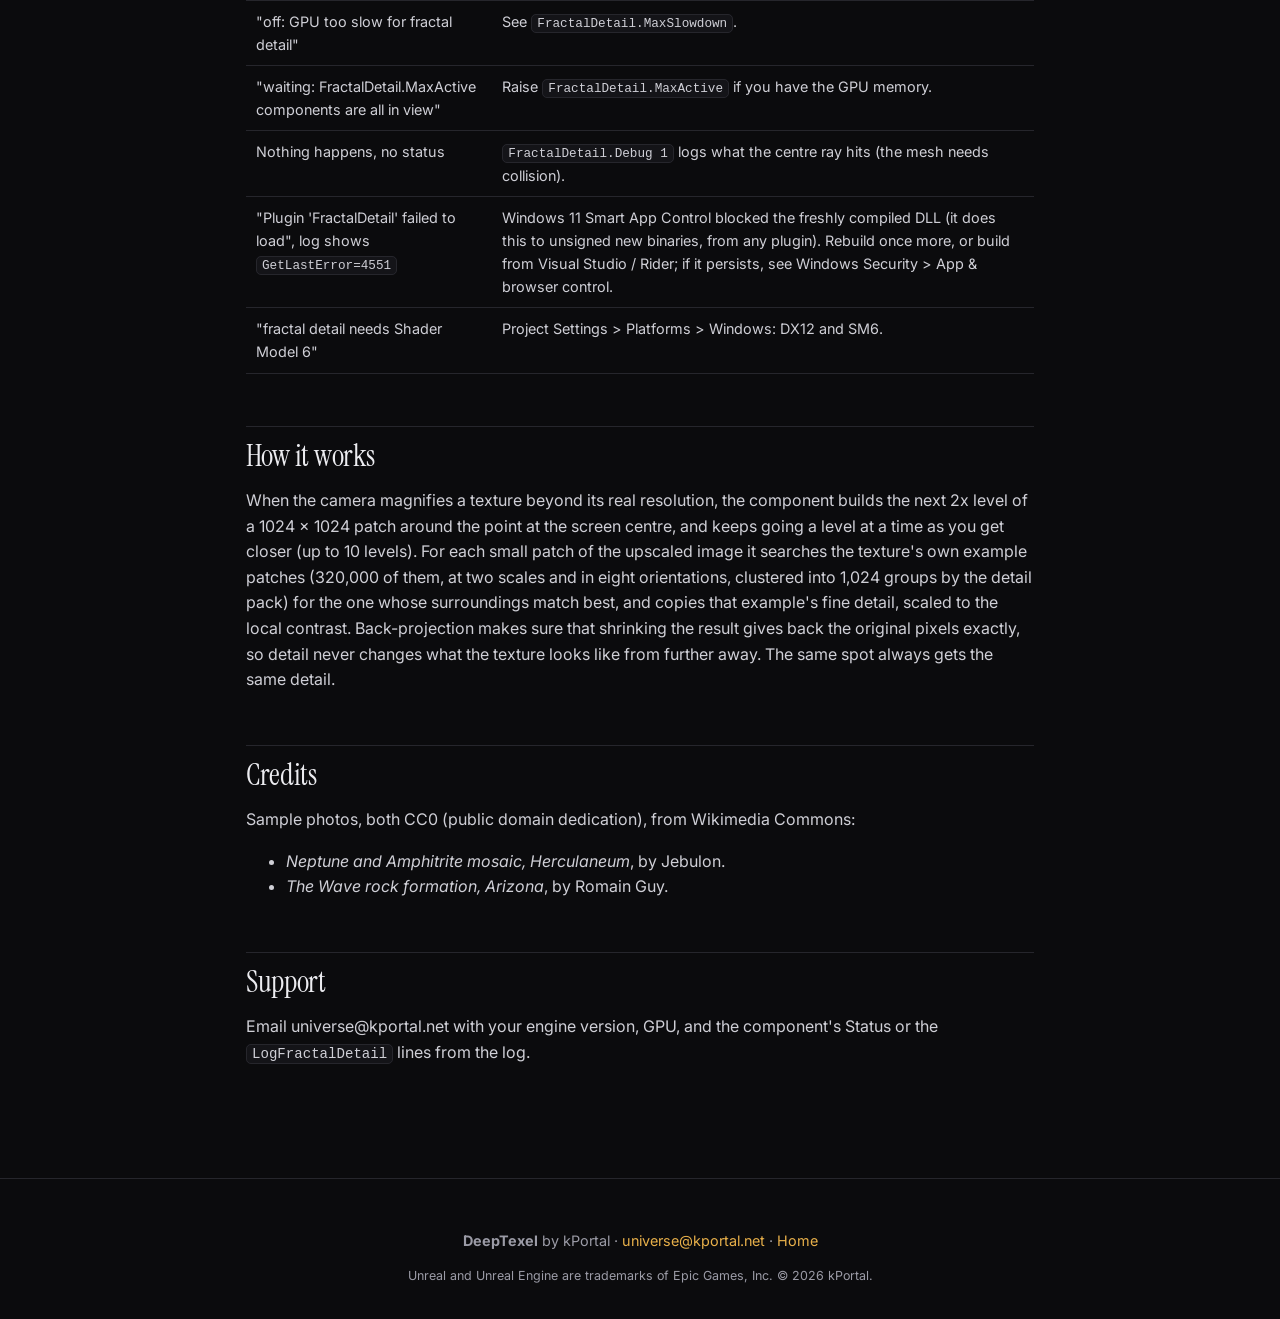
==== commit 2c9f1609: "Docs: 0.8 GB per active component, 9 levels in about 1-1.5 s" ====
--- a/docs.html
+++ b/docs.html
@@ -257,11 +257,11 @@
 <p>Measured on an RTX 5080 at 1080p:</p>
 <ul>
 <li><strong>Idle:</strong> components that are not close to the camera use no GPU memory and no GPU time.</li>
-<li><strong>Active:</strong> about 0.75 GB of GPU memory per active component (search tables, work buffers,
+<li><strong>Active:</strong> about 0.8 GB of GPU memory per active component (search tables, work buffers,
   ten detail levels). At most <code>FractalDetail.MaxActive</code> (default 2) are active at once.</li>
 <li><strong>Building detail:</strong> about 2 ms of GPU time per frame (GPU Budget Ms), and only while a
-  level is being built: each level takes about 0.1-0.15 s. A full close-up (9 levels) is ready
-  in about a second; after that the cost is the material's blending only.</li>
+  level is being built: each level takes about 0.12-0.17 s. A full close-up (9 levels) is ready
+  in about 1-1.5 s; after that the cost is the material's blending only.</li>
 <li><strong>Pack generation:</strong> about 0.2-0.6 s per 4K texture, in the editor.</li>
 <li><strong>Slow GPUs:</strong> the plugin measures its own GPU time. On a GPU more than 20x slower than the
   reference (for example a small integrated GPU) it switches itself off and the material shows
